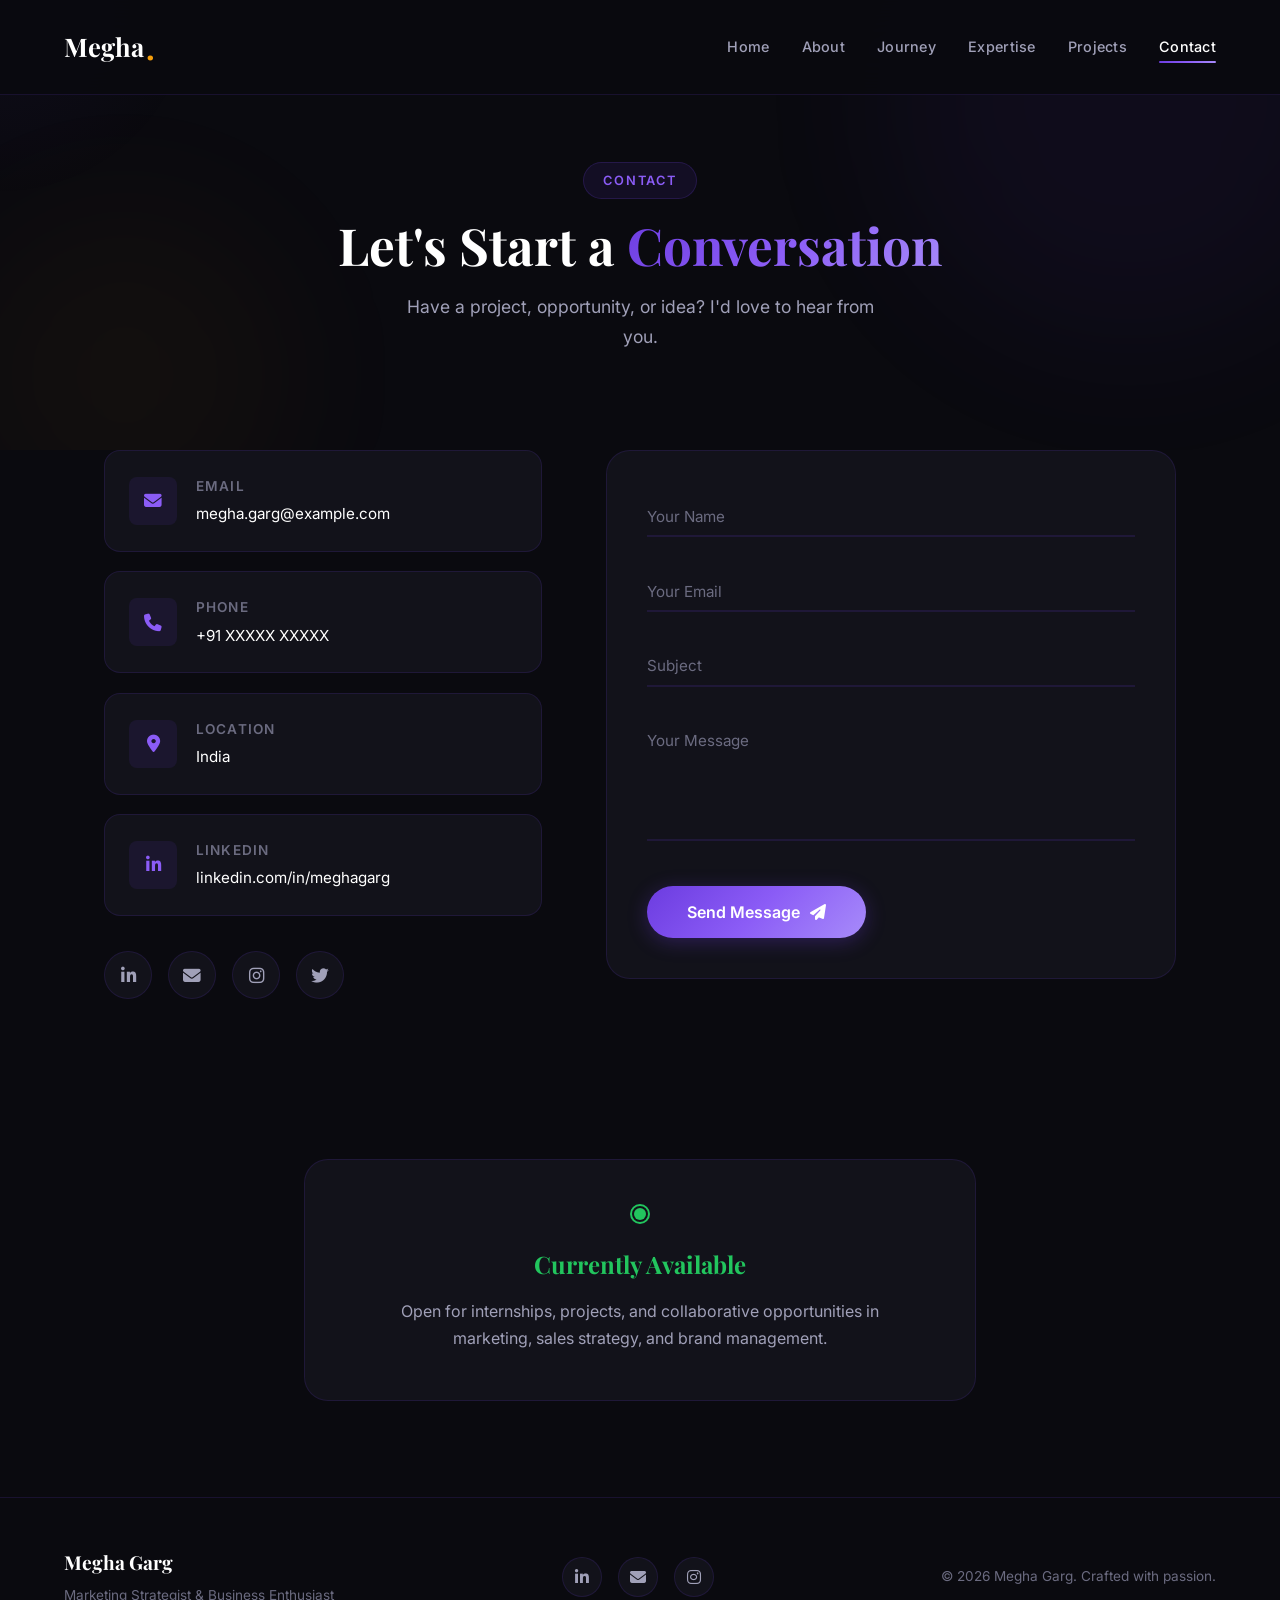
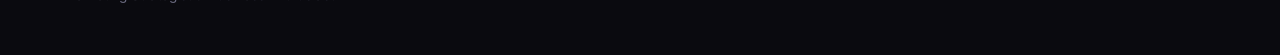
==== contact.html @ 24850d22 "Initial commit: Megha Garg portfolio" ====
<!DOCTYPE html>
<html lang="en">
<head>
    <meta charset="UTF-8">
    <meta name="viewport" content="width=device-width, initial-scale=1.0">
    <title>Contact — Megha Garg</title>
    <link rel="stylesheet" href="style.css">
    <link href="https://fonts.googleapis.com/css2?family=Playfair+Display:wght@400;500;600;700;800;900&family=Inter:wght@300;400;500;600;700&display=swap" rel="stylesheet">
    <link rel="stylesheet" href="https://cdnjs.cloudflare.com/ajax/libs/font-awesome/6.5.1/css/all.min.css">
</head>
<body class="contact-page">
    <!-- Cursor Glow -->
    <div class="cursor-glow" id="cursorGlow"></div>

    <!-- Navigation -->
    <nav class="navbar navbar-solid" id="navbar">
        <a href="index.html" class="logo">
            <span class="logo-text">Megha</span>
            <span class="logo-dot">.</span>
        </a>
        <div class="nav-links" id="navLinks">
            <a href="index.html" class="nav-link">Home</a>
            <a href="index.html#about" class="nav-link">About</a>
            <a href="index.html#journey" class="nav-link">Journey</a>
            <a href="index.html#skills" class="nav-link">Expertise</a>
            <a href="index.html#projects" class="nav-link">Projects</a>
            <a href="contact.html" class="nav-link active">Contact</a>
        </div>
        <div class="hamburger" id="hamburger">
            <span></span>
            <span></span>
            <span></span>
        </div>
    </nav>

    <!-- Contact Hero -->
    <section class="contact-hero">
        <div class="hero-bg-shapes">
            <div class="shape shape-1"></div>
            <div class="shape shape-2"></div>
        </div>
        <div class="contact-hero-content reveal-up">
            <span class="section-tag">Contact</span>
            <h1 class="section-title">Let's Start a <span class="highlight">Conversation</span></h1>
            <p class="contact-subtitle">Have a project, opportunity, or idea? I'd love to hear from you.</p>
        </div>
    </section>

    <!-- Contact Section -->
    <section class="contact-section">
        <div class="contact-grid">
            <!-- Contact Info Cards -->
            <div class="contact-info reveal-left">
                <div class="info-card">
                    <div class="info-icon"><i class="fas fa-envelope"></i></div>
                    <div class="info-text">
                        <h4>Email</h4>
                        <p>megha.garg@example.com</p>
                    </div>
                </div>
                <div class="info-card">
                    <div class="info-icon"><i class="fas fa-phone"></i></div>
                    <div class="info-text">
                        <h4>Phone</h4>
                        <p>+91 XXXXX XXXXX</p>
                    </div>
                </div>
                <div class="info-card">
                    <div class="info-icon"><i class="fas fa-map-marker-alt"></i></div>
                    <div class="info-text">
                        <h4>Location</h4>
                        <p>India</p>
                    </div>
                </div>
                <div class="info-card">
                    <div class="info-icon"><i class="fab fa-linkedin-in"></i></div>
                    <div class="info-text">
                        <h4>LinkedIn</h4>
                        <p>linkedin.com/in/meghagarg</p>
                    </div>
                </div>

                <div class="social-links-contact">
                    <a href="https://linkedin.com" target="_blank" rel="noopener noreferrer" class="social-circle"><i class="fab fa-linkedin-in"></i></a>
                    <a href="mailto:megha@example.com" class="social-circle"><i class="fas fa-envelope"></i></a>
                    <a href="https://instagram.com" target="_blank" rel="noopener noreferrer" class="social-circle"><i class="fab fa-instagram"></i></a>
                    <a href="https://twitter.com" target="_blank" rel="noopener noreferrer" class="social-circle"><i class="fab fa-twitter"></i></a>
                </div>
            </div>

            <!-- Contact Form -->
            <div class="contact-form-wrapper reveal-right">
                <form class="contact-form" id="contactForm">
                    <div class="form-group">
                        <div class="input-wrapper">
                            <input type="text" id="name" name="name" required placeholder=" " maxlength="100">
                            <label for="name">Your Name</label>
                            <div class="input-line"></div>
                        </div>
                    </div>
                    <div class="form-group">
                        <div class="input-wrapper">
                            <input type="email" id="email" name="email" required placeholder=" " maxlength="200">
                            <label for="email">Your Email</label>
                            <div class="input-line"></div>
                        </div>
                    </div>
                    <div class="form-group">
                        <div class="input-wrapper">
                            <input type="text" id="subject" name="subject" required placeholder=" " maxlength="200">
                            <label for="subject">Subject</label>
                            <div class="input-line"></div>
                        </div>
                    </div>
                    <div class="form-group">
                        <div class="input-wrapper textarea-wrapper">
                            <textarea id="message" name="message" rows="5" required placeholder=" " maxlength="2000"></textarea>
                            <label for="message">Your Message</label>
                            <div class="input-line"></div>
                        </div>
                    </div>
                    <button type="submit" class="btn btn-primary btn-lg btn-submit">
                        <span>Send Message</span>
                        <i class="fas fa-paper-plane"></i>
                    </button>
                    <div class="form-status" id="formStatus"></div>
                </form>
            </div>
        </div>
    </section>

    <!-- Map / Extra Section -->
    <section class="contact-extra">
        <div class="extra-content reveal-up">
            <div class="availability-card">
                <div class="pulse-dot"></div>
                <h3>Currently Available</h3>
                <p>Open for internships, projects, and collaborative opportunities in marketing, sales strategy, and brand management.</p>
            </div>
        </div>
    </section>

    <!-- Footer -->
    <footer class="footer">
        <div class="footer-content">
            <div class="footer-brand">
                <span class="logo-text">Megha Garg</span>
                <p>Marketing Strategist & Business Enthusiast</p>
            </div>
            <div class="footer-links">
                <a href="https://linkedin.com" target="_blank" rel="noopener noreferrer"><i class="fab fa-linkedin-in"></i></a>
                <a href="mailto:megha@example.com"><i class="fas fa-envelope"></i></a>
                <a href="https://instagram.com" target="_blank" rel="noopener noreferrer"><i class="fab fa-instagram"></i></a>
            </div>
            <div class="footer-copy">
                <p>&copy; 2026 Megha Garg. Crafted with passion.</p>
            </div>
        </div>
    </footer>

    <script src="script.js"></script>
</body>
</html>
---- style.css ----
:root {
    --primary: #6C3CE0;
    --primary-light: #8B5CF6;
    --primary-dark: #5521C4;
    --accent: #F59E0B;
    --accent-light: #FBBF24;
    --bg-dark: #0A0A0F;
    --bg-card: #12121A;
    --bg-card-hover: #1A1A28;
    --text-primary: #FFFFFF;
    --text-secondary: #A0A0B8;
    --text-muted: #6B6B80;
    --border-color: rgba(108, 60, 224, 0.15);
    --gradient-primary: linear-gradient(135deg, #6C3CE0 0%, #8B5CF6 50%, #A78BFA 100%);
    --gradient-accent: linear-gradient(135deg, #F59E0B 0%, #FBBF24 100%);
    --gradient-bg: linear-gradient(180deg, #0A0A0F 0%, #0F0F1A 50%, #0A0A0F 100%);
    --shadow-sm: 0 2px 10px rgba(0, 0, 0, 0.3);
    --shadow-md: 0 8px 30px rgba(0, 0, 0, 0.4);
    --shadow-lg: 0 20px 60px rgba(0, 0, 0, 0.5);
    --shadow-glow: 0 0 40px rgba(108, 60, 224, 0.15);
    --radius-sm: 8px;
    --radius-md: 16px;
    --radius-lg: 24px;
    --radius-xl: 32px;
    --transition: all 0.4s cubic-bezier(0.25, 0.46, 0.45, 0.94);
    --transition-fast: all 0.2s ease;
    --font-display: 'Playfair Display', Georgia, serif;
    --font-body: 'Inter', -apple-system, BlinkMacSystemFont, sans-serif;
}

*, *::before, *::after {
    margin: 0;
    padding: 0;
    box-sizing: border-box;
}

html {
    scroll-behavior: smooth;
    font-size: 16px;
    overflow-x: hidden;
}

body {
    font-family: var(--font-body);
    background: var(--bg-dark);
    color: var(--text-primary);
    line-height: 1.7;
    overflow-x: hidden;
    -webkit-font-smoothing: antialiased;
    -moz-osx-font-smoothing: grayscale;
}

::selection {
    background: var(--primary);
    color: white;
}

::-webkit-scrollbar {
    width: 8px;
}

::-webkit-scrollbar-track {
    background: var(--bg-dark);
}

::-webkit-scrollbar-thumb {
    background: var(--primary-dark);
    border-radius: 4px;
}

::-webkit-scrollbar-thumb:hover {
    background: var(--primary);
}

a {
    text-decoration: none;
    color: inherit;
}

img {
    max-width: 100%;
    display: block;
}

.cursor-glow {
    position: fixed;
    width: 400px;
    height: 400px;
    background: radial-gradient(circle, rgba(108, 60, 224, 0.06) 0%, transparent 70%);
    border-radius: 50%;
    pointer-events: none;
    z-index: 0;
    transform: translate(-50%, -50%);
    transition: opacity 0.3s;
}

.loader {
    position: fixed;
    inset: 0;
    background: var(--bg-dark);
    display: flex;
    align-items: center;
    justify-content: center;
    z-index: 10000;
    transition: opacity 0.6s ease, visibility 0.6s ease;
}

.loader.hidden {
    opacity: 0;
    visibility: hidden;
}

.loader-inner {
    position: relative;
    width: 80px;
    height: 80px;
    display: flex;
    align-items: center;
    justify-content: center;
}

.loader-text {
    font-family: var(--font-display);
    font-size: 1.5rem;
    font-weight: 700;
    background: var(--gradient-primary);
    -webkit-background-clip: text;
    -webkit-text-fill-color: transparent;
    background-clip: text;
}

.loader-line {
    position: absolute;
    width: 100%;
    height: 100%;
    border: 2px solid transparent;
    border-top-color: var(--primary);
    border-radius: 50%;
    animation: spin 1s linear infinite;
}

.loader-line:nth-child(2) {
    width: 90%;
    height: 90%;
    border-top-color: var(--primary-light);
    animation-duration: 1.5s;
    animation-direction: reverse;
}

.loader-line:nth-child(3) {
    width: 80%;
    height: 80%;
    border-top-color: var(--accent);
    animation-duration: 2s;
}

@keyframes spin {
    to { transform: rotate(360deg); }
}

.navbar {
    position: fixed;
    top: 0;
    left: 0;
    right: 0;
    z-index: 1000;
    display: flex;
    align-items: center;
    justify-content: space-between;
    padding: 1.25rem 5%;
    transition: var(--transition);
    background: transparent;
}

.navbar.scrolled {
    background: rgba(10, 10, 15, 0.9);
    backdrop-filter: blur(20px);
    -webkit-backdrop-filter: blur(20px);
    border-bottom: 1px solid var(--border-color);
    padding: 0.75rem 5%;
}

.navbar-solid {
    background: rgba(10, 10, 15, 0.95) !important;
    backdrop-filter: blur(20px) !important;
    border-bottom: 1px solid var(--border-color) !important;
}

.logo {
    display: flex;
    align-items: center;
    gap: 2px;
    font-family: var(--font-display);
    font-size: 1.6rem;
    font-weight: 700;
    z-index: 1001;
}

.logo-dot {
    color: var(--accent);
    font-size: 2rem;
}

.nav-links {
    display: flex;
    align-items: center;
    gap: 2rem;
}

.nav-link {
    font-size: 0.9rem;
    font-weight: 500;
    color: var(--text-secondary);
    transition: var(--transition-fast);
    position: relative;
    letter-spacing: 0.02em;
}

.nav-link::after {
    content: '';
    position: absolute;
    bottom: -4px;
    left: 0;
    width: 0;
    height: 2px;
    background: var(--gradient-primary);
    transition: var(--transition);
    border-radius: 2px;
}

.nav-link:hover,
.nav-link.active {
    color: var(--text-primary);
}

.nav-link:hover::after,
.nav-link.active::after {
    width: 100%;
}

.hamburger {
    display: none;
    flex-direction: column;
    gap: 6px;
    cursor: pointer;
    z-index: 1001;
    padding: 5px;
}

.hamburger span {
    width: 28px;
    height: 2px;
    background: var(--text-primary);
    border-radius: 2px;
    transition: var(--transition);
}

.hamburger.active span:nth-child(1) {
    transform: rotate(45deg) translate(5px, 6px);
}

.hamburger.active span:nth-child(2) {
    opacity: 0;
}

.hamburger.active span:nth-child(3) {
    transform: rotate(-45deg) translate(5px, -6px);
}

.section-header {
    text-align: center;
    margin-bottom: 4rem;
}

.section-tag {
    display: inline-block;
    font-size: 0.8rem;
    font-weight: 600;
    letter-spacing: 0.15em;
    text-transform: uppercase;
    color: var(--primary-light);
    background: rgba(108, 60, 224, 0.1);
    border: 1px solid rgba(108, 60, 224, 0.2);
    padding: 0.4rem 1.2rem;
    border-radius: 50px;
    margin-bottom: 1rem;
}

.section-title {
    font-family: var(--font-display);
    font-size: clamp(2rem, 4vw, 3.2rem);
    font-weight: 700;
    line-height: 1.2;
    color: var(--text-primary);
}

.highlight {
    background: var(--gradient-primary);
    -webkit-background-clip: text;
    -webkit-text-fill-color: transparent;
    background-clip: text;
}

.hero {
    min-height: 100vh;
    display: flex;
    align-items: center;
    position: relative;
    padding: 8rem 5% 4rem;
    overflow: hidden;
}

.hero-bg-shapes {
    position: absolute;
    inset: 0;
    pointer-events: none;
    overflow: hidden;
}

.shape {
    position: absolute;
    border-radius: 50%;
    filter: blur(80px);
    opacity: 0.4;
}

.shape-1 {
    width: 500px;
    height: 500px;
    background: rgba(108, 60, 224, 0.15);
    top: -150px;
    right: -100px;
    animation: float 8s ease-in-out infinite;
}

.shape-2 {
    width: 350px;
    height: 350px;
    background: rgba(245, 158, 11, 0.1);
    bottom: -100px;
    left: -50px;
    animation: float 10s ease-in-out infinite reverse;
}

.shape-3 {
    width: 200px;
    height: 200px;
    background: rgba(139, 92, 246, 0.12);
    top: 40%;
    left: 30%;
    animation: float 6s ease-in-out infinite;
}

.shape-4 {
    width: 150px;
    height: 150px;
    background: rgba(245, 158, 11, 0.08);
    top: 20%;
    right: 30%;
    animation: float 12s ease-in-out infinite reverse;
}

@keyframes float {
    0%, 100% { transform: translateY(0) scale(1); }
    50% { transform: translateY(-30px) scale(1.05); }
}

.hero-content {
    display: flex;
    align-items: center;
    gap: 5%;
    max-width: 1400px;
    margin: 0 auto;
    width: 100%;
    position: relative;
    z-index: 1;
}

.hero-text {
    flex: 1;
}

.hero-greeting {
    display: flex;
    align-items: center;
    gap: 1rem;
    margin-bottom: 1rem;
}

.greeting-line {
    width: 40px;
    height: 2px;
    background: var(--gradient-primary);
}

.hero-greeting span {
    font-size: 1rem;
    font-weight: 500;
    color: var(--text-secondary);
    letter-spacing: 0.1em;
    text-transform: uppercase;
}

.hero-name {
    font-family: var(--font-display);
    line-height: 1.15;
    margin-bottom: 1.2rem;
    overflow: visible;
}

.name-line {
    display: block;
    font-size: clamp(3rem, 6vw, 5.5rem);
    font-weight: 800;
    padding-bottom: 0.05em;
    overflow: visible;
}

.name-accent {
    background: var(--gradient-primary);
    -webkit-background-clip: text;
    -webkit-text-fill-color: transparent;
    background-clip: text;
}

.hero-tagline {
    margin-bottom: 1.5rem;
}

.tagline-words {
    display: flex;
    align-items: center;
    gap: 0.8rem;
    flex-wrap: wrap;
}

.tagline-word {
    font-size: 1.1rem;
    font-weight: 600;
    color: var(--accent);
    letter-spacing: 0.05em;
}

.tagline-divider {
    color: var(--text-muted);
    font-size: 0.8rem;
}

.hero-description {
    font-size: 1.05rem;
    color: var(--text-secondary);
    max-width: 520px;
    margin-bottom: 2rem;
    line-height: 1.8;
}

.hero-cta {
    display: flex;
    gap: 1rem;
    margin-bottom: 3rem;
    flex-wrap: wrap;
}

.btn {
    display: inline-flex;
    align-items: center;
    gap: 0.6rem;
    padding: 0.85rem 2rem;
    border-radius: 50px;
    font-family: var(--font-body);
    font-size: 0.95rem;
    font-weight: 600;
    cursor: pointer;
    transition: var(--transition);
    border: none;
    position: relative;
    overflow: hidden;
}

.btn-primary {
    background: var(--gradient-primary);
    color: white;
    box-shadow: 0 4px 20px rgba(108, 60, 224, 0.3);
}

.btn-primary:hover {
    transform: translateY(-2px);
    box-shadow: 0 8px 30px rgba(108, 60, 224, 0.5);
}

.btn-primary i {
    transition: transform 0.3s ease;
}

.btn-primary:hover i {
    transform: translateX(4px);
}

.btn-outline {
    background: transparent;
    color: var(--text-primary);
    border: 2px solid var(--border-color);
}

.btn-outline:hover {
    border-color: var(--primary-light);
    background: rgba(108, 60, 224, 0.05);
    transform: translateY(-2px);
}

.btn-lg {
    padding: 1rem 2.5rem;
    font-size: 1rem;
}

.hero-stats {
    display: flex;
    align-items: center;
    gap: 2rem;
}

.stat {
    text-align: center;
}

.stat-number {
    display: block;
    font-family: var(--font-display);
    font-size: 2rem;
    font-weight: 700;
    color: var(--text-primary);
}

.stat-plus {
    font-family: var(--font-display);
    font-size: 1.5rem;
    color: var(--primary-light);
}

.stat-label {
    display: block;
    font-size: 0.8rem;
    color: var(--text-muted);
    text-transform: uppercase;
    letter-spacing: 0.1em;
    margin-top: 0.2rem;
}

.stat-divider {
    width: 1px;
    height: 40px;
    background: var(--border-color);
}


.hero-image {
    flex: 0 0 420px;
    position: relative;
}

.image-frame {
    position: relative;
    width: 380px;
    height: 460px;
}

.image-border {
    position: absolute;
    inset: -8px;
    border: 2px solid rgba(108, 60, 224, 0.2);
    border-radius: var(--radius-lg);
    transform: rotate(3deg);
}

.image-container {
    width: 100%;
    height: 100%;
    border-radius: var(--radius-lg);
    overflow: hidden;
    position: relative;
    background: var(--bg-card);
}

.image-container img {
    width: 100%;
    height: 100%;
    object-fit: cover;
    transition: transform 0.6s ease;
}

.image-container:hover img {
    transform: scale(1.05);
}

.image-overlay {
    position: absolute;
    inset: 0;
    background: linear-gradient(180deg, transparent 50%, rgba(108, 60, 224, 0.2) 100%);
}

.image-decoration {
    position: absolute;
    border-radius: 50%;
}

.dec-1 {
    width: 15px;
    height: 15px;
    background: var(--accent);
    top: -10px;
    right: 30px;
    animation: pulse 2s ease-in-out infinite;
}

.dec-2 {
    width: 10px;
    height: 10px;
    background: var(--primary-light);
    bottom: 30px;
    left: -15px;
    animation: pulse 2.5s ease-in-out infinite;
}

.dec-3 {
    width: 8px;
    height: 8px;
    background: var(--accent-light);
    top: 50%;
    right: -12px;
    animation: pulse 3s ease-in-out infinite;
}

@keyframes pulse {
    0%, 100% { transform: scale(1); opacity: 1; }
    50% { transform: scale(1.3); opacity: 0.7; }
}

/* Floating Badges */
.floating-badge {
    position: absolute;
    display: flex;
    align-items: center;
    gap: 0.5rem;
    padding: 0.6rem 1.2rem;
    background: rgba(18, 18, 26, 0.9);
    backdrop-filter: blur(10px);
    border: 1px solid var(--border-color);
    border-radius: 50px;
    font-size: 0.8rem;
    font-weight: 600;
    animation: badgeFloat 4s ease-in-out infinite;
    white-space: nowrap;
}

.floating-badge i {
    color: var(--primary-light);
    font-size: 0.9rem;
}

.badge-1 {
    top: 20px;
    right: -30px;
    animation-delay: 0s;
}

.badge-2 {
    bottom: 80px;
    left: -40px;
    animation-delay: 1.5s;
}

.badge-3 {
    bottom: 20px;
    right: -20px;
    animation-delay: 3s;
}

@keyframes badgeFloat {
    0%, 100% { transform: translateY(0); }
    50% { transform: translateY(-10px); }
}

/* Scroll Indicator */
.scroll-indicator {
    position: absolute;
    bottom: 2rem;
    left: 50%;
    transform: translateX(-50%);
    display: flex;
    flex-direction: column;
    align-items: center;
    gap: 0.5rem;
    opacity: 0.6;
    animation: fadeInUp 1s ease 2s forwards;
}

.mouse {
    width: 24px;
    height: 38px;
    border: 2px solid var(--text-muted);
    border-radius: 12px;
    position: relative;
}

.wheel {
    width: 3px;
    height: 8px;
    background: var(--primary-light);
    border-radius: 3px;
    position: absolute;
    top: 6px;
    left: 50%;
    transform: translateX(-50%);
    animation: scrollWheel 1.5s ease-in-out infinite;
}

@keyframes scrollWheel {
    0% { opacity: 1; transform: translateX(-50%) translateY(0); }
    100% { opacity: 0; transform: translateX(-50%) translateY(10px); }
}

.scroll-indicator span {
    font-size: 0.7rem;
    color: var(--text-muted);
    text-transform: uppercase;
    letter-spacing: 0.15em;
}

/* ---------- About Section ---------- */
.about {
    padding: 8rem 5%;
    max-width: 1400px;
    margin: 0 auto;
}

.about-content {
    display: flex;
    gap: 5%;
    align-items: flex-start;
}

.about-image-col {
    flex: 0 0 40%;
    position: sticky;
    top: 120px;
}

.about-image-wrapper {
    position: relative;
    border-radius: var(--radius-lg);
    overflow: hidden;
    aspect-ratio: 4/5;
    background: var(--bg-card);
}

.about-image-wrapper img {
    width: 100%;
    height: 100%;
    object-fit: cover;
}

.about-image-accent {
    position: absolute;
    inset: 0;
    background: linear-gradient(180deg, transparent 60%, rgba(108, 60, 224, 0.3) 100%);
}

.about-quote {
    margin-top: 2rem;
    padding: 1.5rem;
    background: var(--bg-card);
    border-radius: var(--radius-md);
    border-left: 3px solid var(--primary);
    position: relative;
}

.about-quote i {
    color: var(--primary-light);
    font-size: 1.2rem;
    margin-bottom: 0.5rem;
    display: block;
}

.about-quote p {
    font-family: var(--font-display);
    font-size: 1rem;
    font-style: italic;
    color: var(--text-secondary);
    line-height: 1.6;
}

.about-text-col {
    flex: 1;
}

.about-lead {
    font-size: 1.2rem;
    font-weight: 500;
    color: var(--text-primary);
    margin-bottom: 1.5rem;
    line-height: 1.7;
}

.about-intro p {
    color: var(--text-secondary);
    margin-bottom: 1.2rem;
    line-height: 1.8;
}

.about-highlights {
    display: flex;
    flex-direction: column;
    gap: 1rem;
    margin-top: 2.5rem;
}

.highlight-card {
    display: flex;
    gap: 1.2rem;
    align-items: flex-start;
    padding: 1.5rem;
    background: var(--bg-card);
    border: 1px solid var(--border-color);
    border-radius: var(--radius-md);
    transition: var(--transition);
}

.highlight-card:hover {
    background: var(--bg-card-hover);
    border-color: rgba(108, 60, 224, 0.3);
    transform: translateX(8px);
}

.highlight-icon {
    width: 48px;
    height: 48px;
    display: flex;
    align-items: center;
    justify-content: center;
    background: rgba(108, 60, 224, 0.1);
    border-radius: var(--radius-sm);
    color: var(--primary-light);
    font-size: 1.2rem;
    flex-shrink: 0;
}

.highlight-card h4 {
    font-size: 1rem;
    font-weight: 600;
    margin-bottom: 0.3rem;
}

.highlight-card > div > p {
    font-size: 0.9rem;
    color: var(--text-muted);
}

/* ---------- Journey / Timeline ---------- */
.journey {
    padding: 8rem 5%;
    max-width: 1000px;
    margin: 0 auto;
}

.timeline {
    position: relative;
    padding: 2rem 0;
}

.timeline-line {
    position: absolute;
    left: 28px;
    top: 0;
    bottom: 0;
    width: 2px;
    background: linear-gradient(180deg, var(--primary), var(--accent), var(--primary));
    opacity: 0.3;
}

.timeline-item {
    display: flex;
    gap: 2rem;
    margin-bottom: 3rem;
    position: relative;
}

.timeline-dot {
    width: 56px;
    height: 56px;
    min-width: 56px;
    display: flex;
    align-items: center;
    justify-content: center;
    background: var(--bg-card);
    border: 2px solid var(--primary);
    border-radius: 50%;
    color: var(--primary-light);
    font-size: 1.1rem;
    z-index: 1;
    transition: var(--transition);
}

.timeline-item:hover .timeline-dot {
    background: var(--primary);
    color: white;
    box-shadow: 0 0 30px rgba(108, 60, 224, 0.4);
}

.timeline-card {
    flex: 1;
    padding: 2rem;
    background: var(--bg-card);
    border: 1px solid var(--border-color);
    border-radius: var(--radius-md);
    transition: var(--transition);
}

.timeline-card:hover {
    border-color: rgba(108, 60, 224, 0.3);
    background: var(--bg-card-hover);
    transform: translateY(-4px);
    box-shadow: var(--shadow-glow);
}

.timeline-year {
    display: inline-block;
    font-size: 0.75rem;
    font-weight: 700;
    letter-spacing: 0.12em;
    text-transform: uppercase;
    color: var(--accent);
    background: rgba(245, 158, 11, 0.1);
    padding: 0.25rem 0.8rem;
    border-radius: 50px;
    margin-bottom: 0.8rem;
}

.timeline-card h3 {
    font-family: var(--font-display);
    font-size: 1.3rem;
    margin-bottom: 0.8rem;
}

.timeline-card p {
    color: var(--text-secondary);
    font-size: 0.95rem;
    line-height: 1.7;
}

/* ---------- Skills Section ---------- */
.skills {
    padding: 8rem 5%;
    max-width: 1400px;
    margin: 0 auto;
}

.skills-grid {
    display: grid;
    grid-template-columns: repeat(auto-fit, minmax(320px, 1fr));
    gap: 1.5rem;
    margin-bottom: 4rem;
}

.skill-card {
    padding: 2rem;
    background: var(--bg-card);
    border: 1px solid var(--border-color);
    border-radius: var(--radius-md);
    transition: var(--transition);
    position: relative;
    overflow: hidden;
}

.skill-card::before {
    content: '';
    position: absolute;
    top: 0;
    left: 0;
    right: 0;
    height: 3px;
    background: var(--gradient-primary);
    transform: scaleX(0);
    transform-origin: left;
    transition: transform 0.5s ease;
}

.skill-card:hover {
    background: var(--bg-card-hover);
    border-color: rgba(108, 60, 224, 0.3);
    transform: translateY(-6px);
    box-shadow: var(--shadow-glow);
}

.skill-card:hover::before {
    transform: scaleX(1);
}

.skill-icon {
    width: 56px;
    height: 56px;
    display: flex;
    align-items: center;
    justify-content: center;
    background: rgba(108, 60, 224, 0.1);
    border-radius: var(--radius-sm);
    color: var(--primary-light);
    font-size: 1.4rem;
    margin-bottom: 1.2rem;
    transition: var(--transition);
}

.skill-card:hover .skill-icon {
    background: var(--primary);
    color: white;
    transform: scale(1.1);
}

.skill-card h3 {
    font-family: var(--font-display);
    font-size: 1.2rem;
    margin-bottom: 0.6rem;
}

.skill-card > p {
    color: var(--text-secondary);
    font-size: 0.9rem;
    margin-bottom: 1.2rem;
    line-height: 1.6;
}

.skill-bar {
    width: 100%;
    height: 4px;
    background: rgba(108, 60, 224, 0.1);
    border-radius: 4px;
    overflow: hidden;
}

.skill-fill {
    height: 100%;
    background: var(--gradient-primary);
    border-radius: 4px;
    width: 0;
    transition: width 1.5s cubic-bezier(0.25, 0.46, 0.45, 0.94);
}

/* Tools Section */
.tools-section {
    text-align: center;
}

.tools-title {
    font-family: var(--font-display);
    font-size: 1.5rem;
    margin-bottom: 2rem;
    color: var(--text-primary);
}

.tools-grid {
    display: flex;
    flex-wrap: wrap;
    justify-content: center;
    gap: 0.8rem;
}

.tool-badge {
    padding: 0.6rem 1.4rem;
    background: var(--bg-card);
    border: 1px solid var(--border-color);
    border-radius: 50px;
    font-size: 0.85rem;
    font-weight: 500;
    color: var(--text-secondary);
    transition: var(--transition);
    cursor: default;
}

.tool-badge:hover {
    border-color: var(--primary-light);
    color: var(--text-primary);
    background: rgba(108, 60, 224, 0.08);
    transform: translateY(-2px);
}

/* ---------- Projects Section ---------- */
.projects {
    padding: 8rem 5%;
    max-width: 1400px;
    margin: 0 auto;
}

.projects-grid {
    display: grid;
    grid-template-columns: repeat(auto-fit, minmax(350px, 1fr));
    gap: 2rem;
}

.project-card {
    background: var(--bg-card);
    border: 1px solid var(--border-color);
    border-radius: var(--radius-lg);
    overflow: hidden;
    transition: var(--transition);
}

.project-card:hover {
    border-color: rgba(108, 60, 224, 0.3);
    transform: translateY(-8px);
    box-shadow: var(--shadow-lg), var(--shadow-glow);
}

.project-image {
    position: relative;
    height: 200px;
    overflow: hidden;
}

.project-placeholder {
    width: 100%;
    height: 100%;
    display: flex;
    align-items: center;
    justify-content: center;
    background: linear-gradient(135deg, rgba(108, 60, 224, 0.15) 0%, rgba(139, 92, 246, 0.08) 100%);
    font-size: 3rem;
    color: var(--primary-light);
}

.project-overlay {
    position: absolute;
    top: 1rem;
    left: 1rem;
}

.project-category {
    font-size: 0.75rem;
    font-weight: 700;
    letter-spacing: 0.1em;
    text-transform: uppercase;
    color: white;
    background: rgba(108, 60, 224, 0.8);
    backdrop-filter: blur(10px);
    padding: 0.35rem 0.9rem;
    border-radius: 50px;
}

.project-info {
    padding: 1.8rem;
}

.project-info h3 {
    font-family: var(--font-display);
    font-size: 1.2rem;
    margin-bottom: 0.8rem;
}

.project-info > p {
    color: var(--text-secondary);
    font-size: 0.9rem;
    line-height: 1.7;
    margin-bottom: 1.2rem;
}

.project-tags {
    display: flex;
    flex-wrap: wrap;
    gap: 0.5rem;
}

.project-tags span {
    font-size: 0.75rem;
    font-weight: 500;
    color: var(--primary-light);
    background: rgba(108, 60, 224, 0.1);
    padding: 0.3rem 0.8rem;
    border-radius: 50px;
}

/* ---------- Interests Section ---------- */
.interests {
    padding: 8rem 5%;
    max-width: 1200px;
    margin: 0 auto;
}

.interests-grid {
    display: grid;
    grid-template-columns: repeat(auto-fit, minmax(250px, 1fr));
    gap: 1.5rem;
}

.interest-card {
    text-align: center;
    padding: 2.5rem 1.5rem;
    background: var(--bg-card);
    border: 1px solid var(--border-color);
    border-radius: var(--radius-md);
    transition: var(--transition);
}

.interest-card:hover {
    background: var(--bg-card-hover);
    border-color: rgba(108, 60, 224, 0.3);
    transform: translateY(-6px);
}

.interest-icon {
    width: 64px;
    height: 64px;
    display: flex;
    align-items: center;
    justify-content: center;
    background: rgba(108, 60, 224, 0.08);
    border-radius: 50%;
    color: var(--primary-light);
    font-size: 1.5rem;
    margin: 0 auto 1.2rem;
    transition: var(--transition);
}

.interest-card:hover .interest-icon {
    background: var(--primary);
    color: white;
    transform: scale(1.1) rotate(5deg);
}

.interest-card h4 {
    font-family: var(--font-display);
    font-size: 1.1rem;
    margin-bottom: 0.5rem;
}

.interest-card p {
    color: var(--text-muted);
    font-size: 0.9rem;
    line-height: 1.6;
}

/* ---------- CTA Section ---------- */
.cta-section {
    padding: 6rem 5%;
    text-align: center;
    position: relative;
    overflow: hidden;
}

.cta-section::before {
    content: '';
    position: absolute;
    inset: 0;
    background: radial-gradient(ellipse at center, rgba(108, 60, 224, 0.08) 0%, transparent 70%);
}

.cta-content {
    position: relative;
    z-index: 1;
}

.cta-content h2 {
    font-family: var(--font-display);
    font-size: clamp(1.8rem, 3.5vw, 2.8rem);
    margin-bottom: 1rem;
}

.cta-content p {
    color: var(--text-secondary);
    font-size: 1.05rem;
    max-width: 550px;
    margin: 0 auto 2rem;
}

/* ---------- Footer ---------- */
.footer {
    padding: 3rem 5%;
    border-top: 1px solid var(--border-color);
}

.footer-content {
    max-width: 1400px;
    margin: 0 auto;
    display: flex;
    align-items: center;
    justify-content: space-between;
    flex-wrap: wrap;
    gap: 1.5rem;
}

.footer-brand .logo-text {
    font-family: var(--font-display);
    font-size: 1.2rem;
    font-weight: 700;
}

.footer-brand p {
    font-size: 0.85rem;
    color: var(--text-muted);
    margin-top: 0.3rem;
}

.footer-links {
    display: flex;
    gap: 1rem;
}

.footer-links a {
    width: 40px;
    height: 40px;
    display: flex;
    align-items: center;
    justify-content: center;
    background: var(--bg-card);
    border: 1px solid var(--border-color);
    border-radius: 50%;
    color: var(--text-secondary);
    transition: var(--transition);
}

.footer-links a:hover {
    background: var(--primary);
    border-color: var(--primary);
    color: white;
    transform: translateY(-3px);
}

.footer-copy p {
    font-size: 0.85rem;
    color: var(--text-muted);
}

/* ---------- Contact Page Styles ---------- */
.contact-hero {
    min-height: 50vh;
    display: flex;
    align-items: center;
    justify-content: center;
    text-align: center;
    position: relative;
    padding: 8rem 5% 4rem;
    overflow: hidden;
}

.contact-hero-content {
    position: relative;
    z-index: 1;
}

.contact-subtitle {
    font-size: 1.1rem;
    color: var(--text-secondary);
    margin-top: 1rem;
    max-width: 500px;
    margin-left: auto;
    margin-right: auto;
}

.contact-section {
    padding: 0 5% 6rem;
    max-width: 1200px;
    margin: 0 auto;
}

.contact-grid {
    display: grid;
    grid-template-columns: 1fr 1.3fr;
    gap: 4rem;
    align-items: flex-start;
}

/* Contact Info */
.contact-info {
    display: flex;
    flex-direction: column;
    gap: 1.2rem;
}

.info-card {
    display: flex;
    gap: 1.2rem;
    align-items: center;
    padding: 1.5rem;
    background: var(--bg-card);
    border: 1px solid var(--border-color);
    border-radius: var(--radius-md);
    transition: var(--transition);
}

.info-card:hover {
    border-color: rgba(108, 60, 224, 0.3);
    background: var(--bg-card-hover);
    transform: translateX(8px);
}

.info-icon {
    width: 48px;
    height: 48px;
    display: flex;
    align-items: center;
    justify-content: center;
    background: rgba(108, 60, 224, 0.1);
    border-radius: var(--radius-sm);
    color: var(--primary-light);
    font-size: 1.1rem;
    flex-shrink: 0;
}

.info-text h4 {
    font-size: 0.85rem;
    font-weight: 600;
    color: var(--text-muted);
    text-transform: uppercase;
    letter-spacing: 0.08em;
    margin-bottom: 0.2rem;
}

.info-text p {
    color: var(--text-primary);
    font-size: 0.95rem;
}

.social-links-contact {
    display: flex;
    gap: 1rem;
    margin-top: 1rem;
}

.social-circle {
    width: 48px;
    height: 48px;
    display: flex;
    align-items: center;
    justify-content: center;
    background: var(--bg-card);
    border: 1px solid var(--border-color);
    border-radius: 50%;
    color: var(--text-secondary);
    font-size: 1.1rem;
    transition: var(--transition);
}

.social-circle:hover {
    background: var(--primary);
    border-color: var(--primary);
    color: white;
    transform: translateY(-4px) scale(1.1);
    box-shadow: 0 8px 25px rgba(108, 60, 224, 0.4);
}

/* Contact Form */
.contact-form-wrapper {
    padding: 2.5rem;
    background: var(--bg-card);
    border: 1px solid var(--border-color);
    border-radius: var(--radius-lg);
}

.contact-form {
    display: flex;
    flex-direction: column;
    gap: 1.8rem;
}

.form-group {
    width: 100%;
}

.input-wrapper {
    position: relative;
}

.input-wrapper input,
.input-wrapper textarea {
    width: 100%;
    padding: 1rem 0 0.5rem;
    background: transparent;
    border: none;
    border-bottom: 2px solid var(--border-color);
    color: var(--text-primary);
    font-family: var(--font-body);
    font-size: 1rem;
    outline: none;
    transition: var(--transition);
    resize: none;
}

.input-wrapper label {
    position: absolute;
    left: 0;
    top: 0.8rem;
    color: var(--text-muted);
    font-size: 0.95rem;
    transition: var(--transition);
    pointer-events: none;
}

.input-wrapper input:focus,
.input-wrapper textarea:focus {
    border-bottom-color: var(--primary);
}

.input-wrapper input:focus + label,
.input-wrapper input:not(:placeholder-shown) + label,
.input-wrapper textarea:focus + label,
.input-wrapper textarea:not(:placeholder-shown) + label {
    top: -0.6rem;
    font-size: 0.75rem;
    color: var(--primary-light);
    font-weight: 600;
}

.input-line {
    position: absolute;
    bottom: 0;
    left: 0;
    width: 0;
    height: 2px;
    background: var(--gradient-primary);
    transition: width 0.4s ease;
}

.input-wrapper input:focus ~ .input-line,
.input-wrapper textarea:focus ~ .input-line {
    width: 100%;
}

.textarea-wrapper textarea {
    min-height: 120px;
}

.btn-submit {
    align-self: flex-start;
    margin-top: 0.5rem;
}

.form-status {
    font-size: 0.9rem;
    padding: 0.5rem 0;
    display: none;
}

.form-status.success {
    display: block;
    color: #22c55e;
}

.form-status.error {
    display: block;
    color: #ef4444;
}

/* Contact Extra */
.contact-extra {
    padding: 4rem 5% 6rem;
    max-width: 800px;
    margin: 0 auto;
}

.availability-card {
    text-align: center;
    padding: 3rem;
    background: var(--bg-card);
    border: 1px solid var(--border-color);
    border-radius: var(--radius-lg);
    position: relative;
}

.pulse-dot {
    width: 12px;
    height: 12px;
    background: #22c55e;
    border-radius: 50%;
    margin: 0 auto 1.5rem;
    position: relative;
}

.pulse-dot::after {
    content: '';
    position: absolute;
    inset: -4px;
    border: 2px solid #22c55e;
    border-radius: 50%;
    animation: pulseRing 1.5s ease-in-out infinite;
}

@keyframes pulseRing {
    0% { transform: scale(1); opacity: 1; }
    100% { transform: scale(2); opacity: 0; }
}

.availability-card h3 {
    font-family: var(--font-display);
    font-size: 1.5rem;
    margin-bottom: 0.8rem;
    color: #22c55e;
}

.availability-card p {
    color: var(--text-secondary);
    max-width: 500px;
    margin: 0 auto;
    line-height: 1.7;
}

/* ---------- Animations ---------- */
.reveal-up {
    opacity: 0;
    transform: translateY(40px);
    transition: opacity 0.8s ease, transform 0.8s cubic-bezier(0.25, 0.46, 0.45, 0.94);
}

.reveal-left {
    opacity: 0;
    transform: translateX(-40px);
    transition: opacity 0.8s ease, transform 0.8s cubic-bezier(0.25, 0.46, 0.45, 0.94);
}

.reveal-right {
    opacity: 0;
    transform: translateX(40px);
    transition: opacity 0.8s ease, transform 0.8s cubic-bezier(0.25, 0.46, 0.45, 0.94);
}

.reveal-up.revealed,
.reveal-left.revealed,
.reveal-right.revealed {
    opacity: 1;
    transform: translate(0, 0);
}

/* ---------- Responsive ---------- */
@media (max-width: 1024px) {
    .hero-content {
        flex-direction: column-reverse;
        text-align: center;
        gap: 3rem;
    }

    .hero-image {
        flex: none;
    }

    .image-frame {
        width: 300px;
        height: 360px;
        margin: 0 auto;
    }

    .hero-greeting {
        justify-content: center;
    }

    .hero-description {
        margin-left: auto;
        margin-right: auto;
    }

    .hero-cta {
        justify-content: center;
    }

    .hero-stats {
        justify-content: center;
    }

    .tagline-words {
        justify-content: center;
    }

    .about-content {
        flex-direction: column;
    }

    .about-image-col {
        position: static;
        flex: none;
        max-width: 500px;
        margin: 0 auto;
        width: 100%;
    }

    .contact-grid {
        grid-template-columns: 1fr;
    }

    .floating-badge {
        display: none;
    }
}

@media (max-width: 768px) {
    .hamburger {
        display: flex;
    }

    .nav-links {
        position: fixed;
        top: 0;
        right: -100%;
        width: 280px;
        height: 100vh;
        background: rgba(10, 10, 15, 0.98);
        backdrop-filter: blur(20px);
        flex-direction: column;
        justify-content: center;
        gap: 2rem;
        padding: 2rem;
        transition: right 0.4s ease;
        border-left: 1px solid var(--border-color);
    }

    .nav-links.open {
        right: 0;
    }

    .nav-link {
        font-size: 1.2rem;
    }

    .image-frame {
        width: 260px;
        height: 320px;
    }

    .name-line {
        font-size: clamp(2.5rem, 10vw, 4rem);
    }

    .skills-grid {
        grid-template-columns: 1fr;
    }

    .projects-grid {
        grid-template-columns: 1fr;
    }

    .hero-stats {
        gap: 1.2rem;
    }

    .stat-number {
        font-size: 1.5rem;
    }

    .timeline-card {
        padding: 1.5rem;
    }

    .contact-form-wrapper {
        padding: 1.5rem;
    }
}

@media (max-width: 480px) {
    .hero {
        padding: 6rem 4% 3rem;
    }

    .image-frame {
        width: 220px;
        height: 280px;
    }

    .section-title {
        font-size: 1.8rem;
    }

    .about, .journey, .skills, .projects, .interests {
        padding: 5rem 4%;
    }

    .hero-stats {
        flex-direction: column;
        gap: 0.8rem;
    }

    .stat-divider {
        width: 40px;
        height: 1px;
    }
}
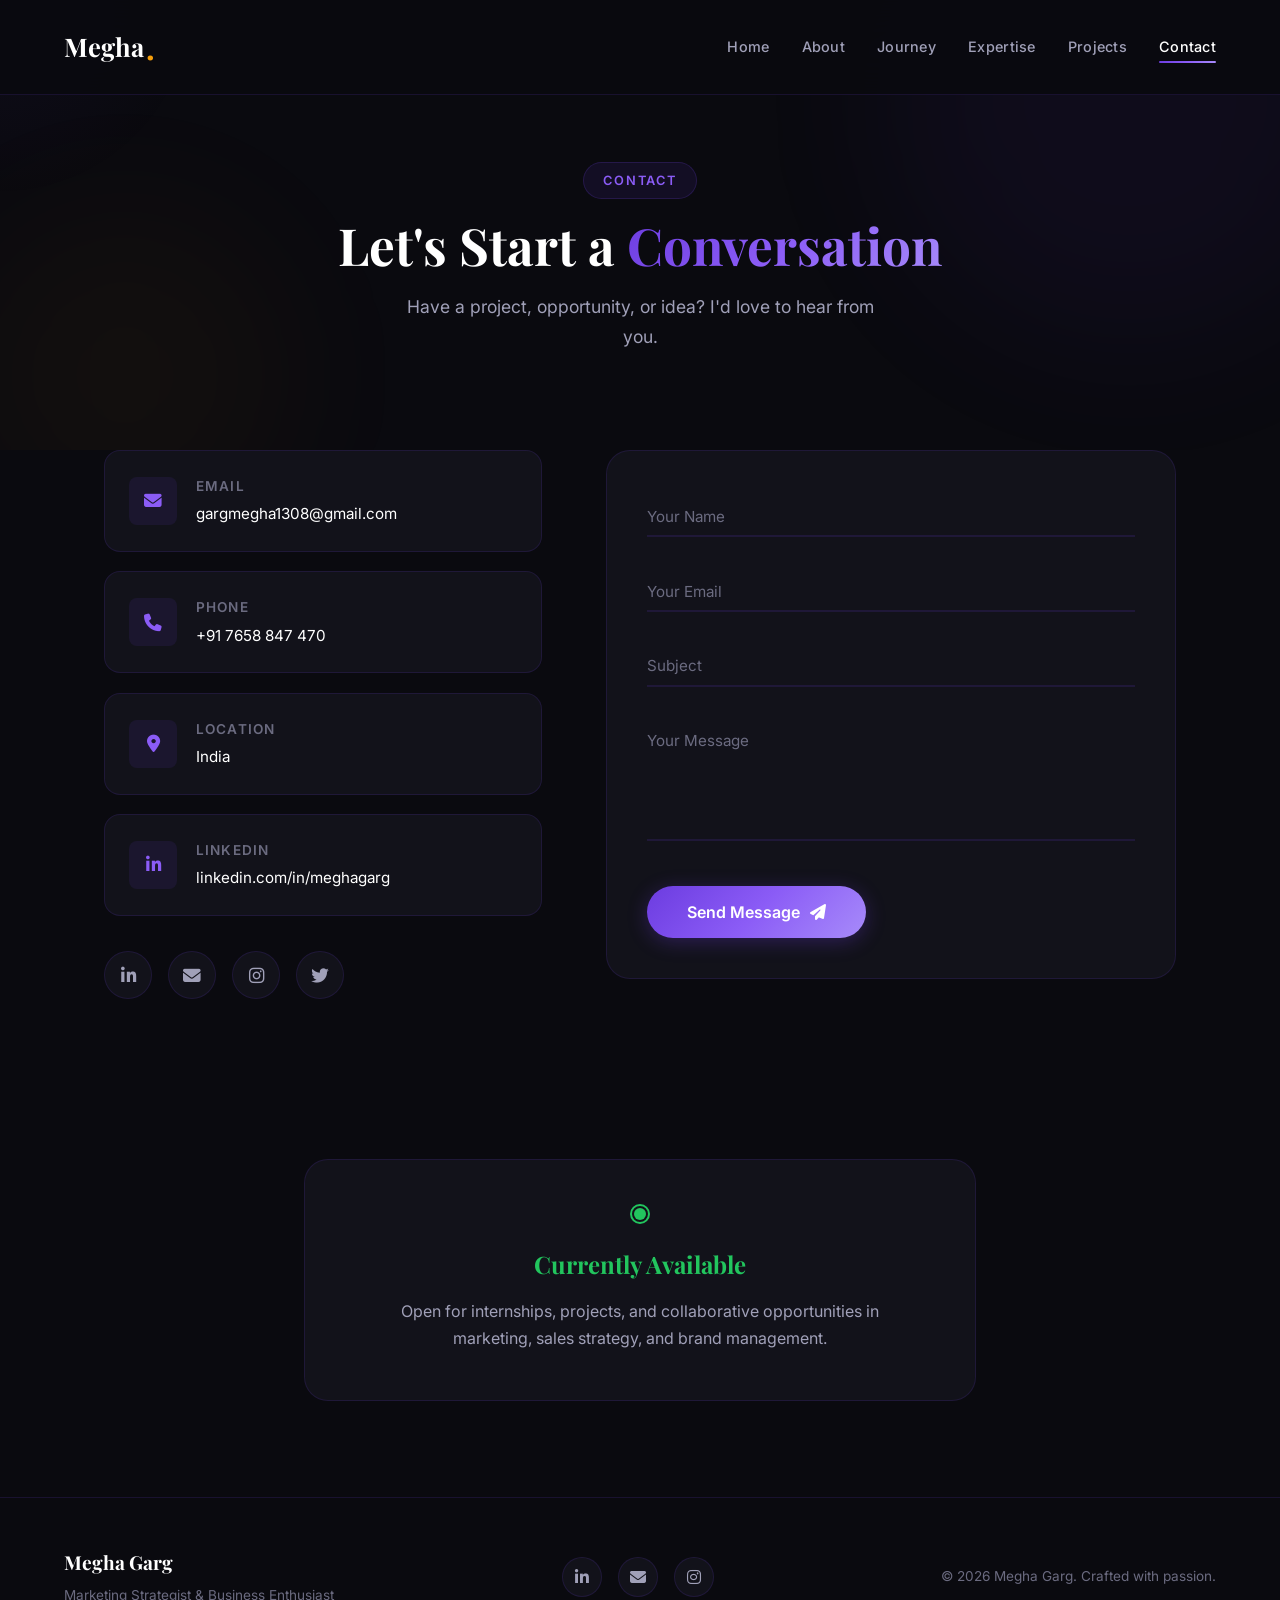
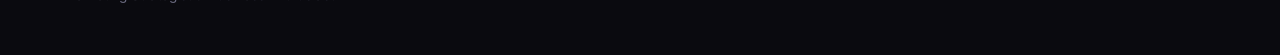
==== commit ef96b08e: "Update contact info, LinkedIn, and remove Business Analytics skill" ====
--- a/contact.html
+++ b/contact.html
@@ -55,14 +55,14 @@
                     <div class="info-icon"><i class="fas fa-envelope"></i></div>
                     <div class="info-text">
                         <h4>Email</h4>
-                        <p>megha.garg@example.com</p>
+                        <p>gargmegha1308@gmail.com</p>
                     </div>
                 </div>
                 <div class="info-card">
                     <div class="info-icon"><i class="fas fa-phone"></i></div>
                     <div class="info-text">
                         <h4>Phone</h4>
-                        <p>+91 XXXXX XXXXX</p>
+                        <p>+91 7658 847 470</p>
                     </div>
                 </div>
                 <div class="info-card">
@@ -81,8 +81,8 @@
                 </div>
 
                 <div class="social-links-contact">
-                    <a href="https://linkedin.com" target="_blank" rel="noopener noreferrer" class="social-circle"><i class="fab fa-linkedin-in"></i></a>
-                    <a href="mailto:megha@example.com" class="social-circle"><i class="fas fa-envelope"></i></a>
+                    <a href="https://acesse.one/vwq22kv" target="_blank" rel="noopener noreferrer" class="social-circle"><i class="fab fa-linkedin-in"></i></a>
+                    <a href="mailto:gargmegha1308@gmail.com" class="social-circle"><i class="fas fa-envelope"></i></a>
                     <a href="https://instagram.com" target="_blank" rel="noopener noreferrer" class="social-circle"><i class="fab fa-instagram"></i></a>
                     <a href="https://twitter.com" target="_blank" rel="noopener noreferrer" class="social-circle"><i class="fab fa-twitter"></i></a>
                 </div>
@@ -148,8 +148,8 @@
                 <p>Marketing Strategist & Business Enthusiast</p>
             </div>
             <div class="footer-links">
-                <a href="https://linkedin.com" target="_blank" rel="noopener noreferrer"><i class="fab fa-linkedin-in"></i></a>
-                <a href="mailto:megha@example.com"><i class="fas fa-envelope"></i></a>
+                <a href="https://acesse.one/vwq22kv" target="_blank" rel="noopener noreferrer"><i class="fab fa-linkedin-in"></i></a>
+                <a href="mailto:gargmegha1308@gmail.com"><i class="fas fa-envelope"></i></a>
                 <a href="https://instagram.com" target="_blank" rel="noopener noreferrer"><i class="fab fa-instagram"></i></a>
             </div>
             <div class="footer-copy">
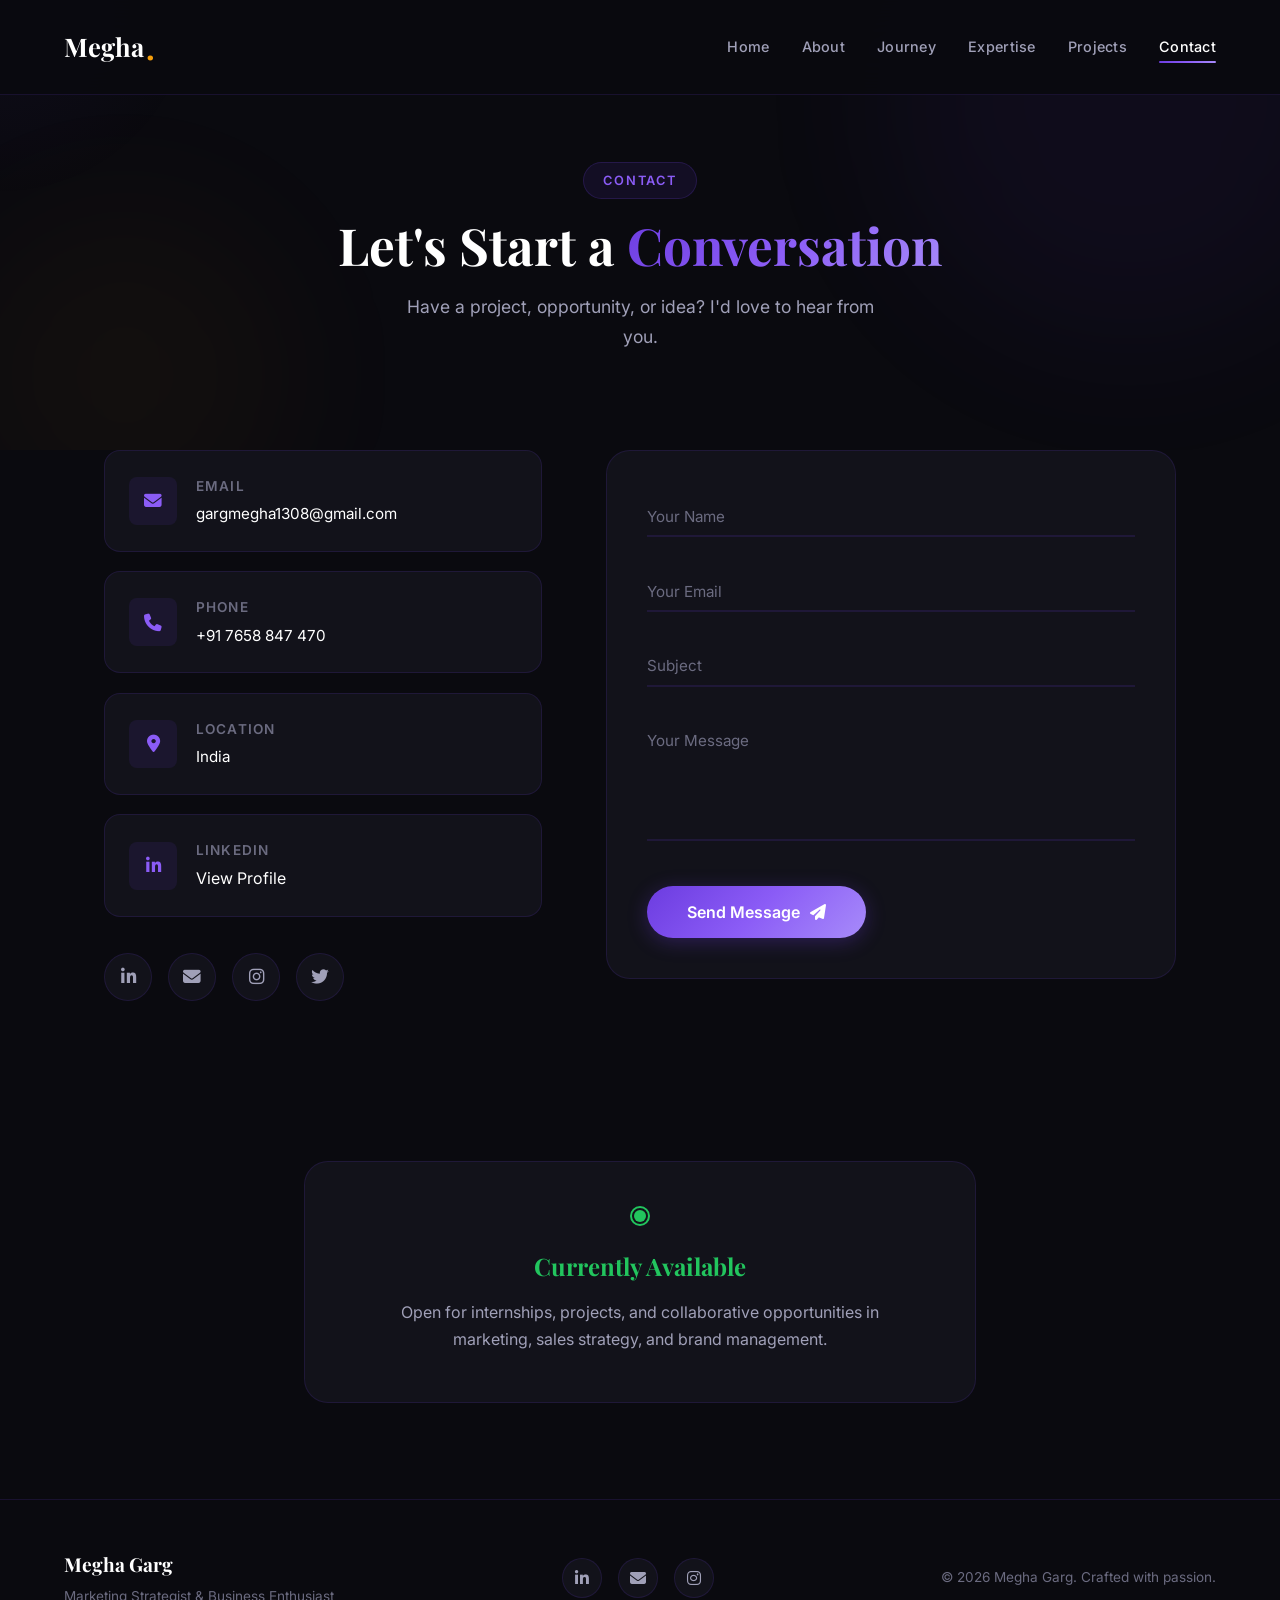
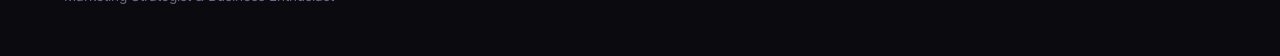
==== commit 6080f80d: "Fix LinkedIn display text on contact page" ====
--- a/contact.html
+++ b/contact.html
@@ -76,7 +76,7 @@
                     <div class="info-icon"><i class="fab fa-linkedin-in"></i></div>
                     <div class="info-text">
                         <h4>LinkedIn</h4>
-                        <p>linkedin.com/in/meghagarg</p>
+                        <a href="https://acesse.one/vwq22kv" target="_blank" rel="noopener noreferrer" style="color:var(--text-primary);">View Profile</a>
                     </div>
                 </div>
 
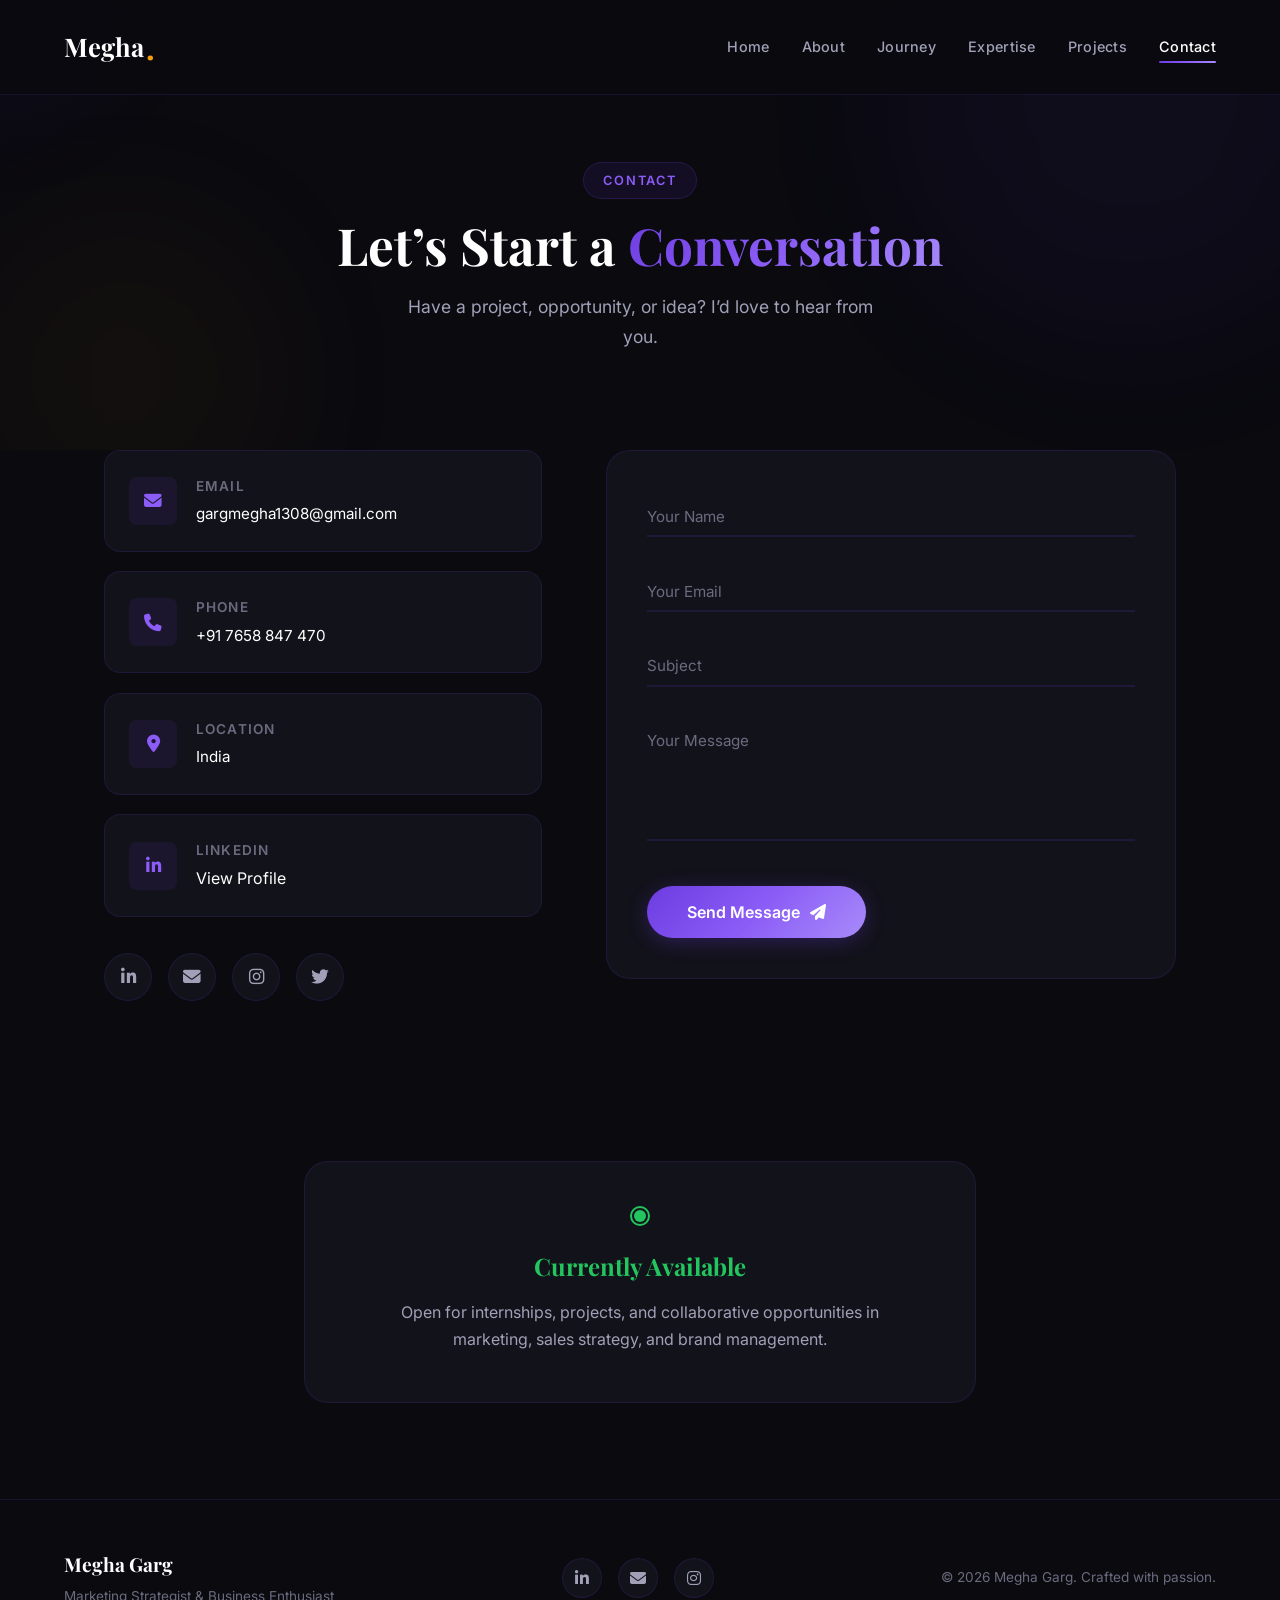
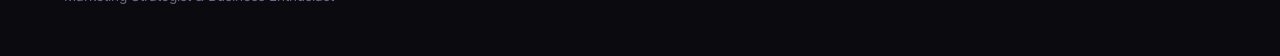
==== commit a49406b8: "Fix encoding - recreate clean HTML files with proper entities" ====
--- a/contact.html
+++ b/contact.html
@@ -3,16 +3,14 @@
 <head>
     <meta charset="UTF-8">
     <meta name="viewport" content="width=device-width, initial-scale=1.0">
-    <title>Contact — Megha Garg</title>
+    <title>Contact - Megha Garg</title>
     <link rel="stylesheet" href="style.css">
     <link href="https://fonts.googleapis.com/css2?family=Playfair+Display:wght@400;500;600;700;800;900&family=Inter:wght@300;400;500;600;700&display=swap" rel="stylesheet">
     <link rel="stylesheet" href="https://cdnjs.cloudflare.com/ajax/libs/font-awesome/6.5.1/css/all.min.css">
 </head>
 <body class="contact-page">
-    <!-- Cursor Glow -->
     <div class="cursor-glow" id="cursorGlow"></div>
 
-    <!-- Navigation -->
     <nav class="navbar navbar-solid" id="navbar">
         <a href="index.html" class="logo">
             <span class="logo-text">Megha</span>
@@ -33,7 +31,6 @@
         </div>
     </nav>
 
-    <!-- Contact Hero -->
     <section class="contact-hero">
         <div class="hero-bg-shapes">
             <div class="shape shape-1"></div>
@@ -41,15 +38,13 @@
         </div>
         <div class="contact-hero-content reveal-up">
             <span class="section-tag">Contact</span>
-            <h1 class="section-title">Let's Start a <span class="highlight">Conversation</span></h1>
-            <p class="contact-subtitle">Have a project, opportunity, or idea? I'd love to hear from you.</p>
+            <h1 class="section-title">Let&rsquo;s Start a <span class="highlight">Conversation</span></h1>
+            <p class="contact-subtitle">Have a project, opportunity, or idea? I&rsquo;d love to hear from you.</p>
         </div>
     </section>
 
-    <!-- Contact Section -->
     <section class="contact-section">
         <div class="contact-grid">
-            <!-- Contact Info Cards -->
             <div class="contact-info reveal-left">
                 <div class="info-card">
                     <div class="info-icon"><i class="fas fa-envelope"></i></div>
@@ -88,7 +83,6 @@
                 </div>
             </div>
 
-            <!-- Contact Form -->
             <div class="contact-form-wrapper reveal-right">
                 <form class="contact-form" id="contactForm">
                     <div class="form-group">
@@ -129,7 +123,6 @@
         </div>
     </section>
 
-    <!-- Map / Extra Section -->
     <section class="contact-extra">
         <div class="extra-content reveal-up">
             <div class="availability-card">
@@ -140,12 +133,11 @@
         </div>
     </section>
 
-    <!-- Footer -->
     <footer class="footer">
         <div class="footer-content">
             <div class="footer-brand">
                 <span class="logo-text">Megha Garg</span>
-                <p>Marketing Strategist & Business Enthusiast</p>
+                <p>Marketing Strategist &amp; Business Enthusiast</p>
             </div>
             <div class="footer-links">
                 <a href="https://acesse.one/vwq22kv" target="_blank" rel="noopener noreferrer"><i class="fab fa-linkedin-in"></i></a>
--- a/style.css
+++ b/style.css
@@ -1,4 +1,4 @@
-:root {
+﻿:root {
     --primary: #6C3CE0;
     --primary-light: #8B5CF6;
     --primary-dark: #5521C4;
@@ -635,7 +635,6 @@
     50% { transform: scale(1.3); opacity: 0.7; }
 }
 
-/* Floating Badges */
 .floating-badge {
     position: absolute;
     display: flex;
@@ -680,7 +679,6 @@
     50% { transform: translateY(-10px); }
 }
 
-/* Scroll Indicator */
 .scroll-indicator {
     position: absolute;
     bottom: 2rem;
@@ -726,7 +724,6 @@
     letter-spacing: 0.15em;
 }
 
-/* ---------- About Section ---------- */
 .about {
     padding: 8rem 5%;
     max-width: 1400px;
@@ -855,7 +852,6 @@
     color: var(--text-muted);
 }
 
-/* ---------- Journey / Timeline ---------- */
 .journey {
     padding: 8rem 5%;
     max-width: 1000px;
@@ -947,7 +943,6 @@
     line-height: 1.7;
 }
 
-/* ---------- Skills Section ---------- */
 .skills {
     padding: 8rem 5%;
     max-width: 1400px;
@@ -1044,7 +1039,6 @@
     transition: width 1.5s cubic-bezier(0.25, 0.46, 0.45, 0.94);
 }
 
-/* Tools Section */
 .tools-section {
     text-align: center;
 }
@@ -1082,7 +1076,6 @@
     transform: translateY(-2px);
 }
 
-/* ---------- Projects Section ---------- */
 .projects {
     padding: 8rem 5%;
     max-width: 1400px;
@@ -1176,7 +1169,6 @@
     border-radius: 50px;
 }
 
-/* ---------- Interests Section ---------- */
 .interests {
     padding: 8rem 5%;
     max-width: 1200px;
@@ -1236,7 +1228,6 @@
     line-height: 1.6;
 }
 
-/* ---------- CTA Section ---------- */
 .cta-section {
     padding: 6rem 5%;
     text-align: center;
@@ -1269,7 +1260,6 @@
     margin: 0 auto 2rem;
 }
 
-/* ---------- Footer ---------- */
 .footer {
     padding: 3rem 5%;
     border-top: 1px solid var(--border-color);
@@ -1327,7 +1317,6 @@
     color: var(--text-muted);
 }
 
-/* ---------- Contact Page Styles ---------- */
 .contact-hero {
     min-height: 50vh;
     display: flex;
@@ -1366,7 +1355,6 @@
     align-items: flex-start;
 }
 
-/* Contact Info */
 .contact-info {
     display: flex;
     flex-direction: column;
@@ -1445,7 +1433,6 @@
     box-shadow: 0 8px 25px rgba(108, 60, 224, 0.4);
 }
 
-/* Contact Form */
 .contact-form-wrapper {
     padding: 2.5rem;
     background: var(--bg-card);
@@ -1547,7 +1534,6 @@
     color: #ef4444;
 }
 
-/* Contact Extra */
 .contact-extra {
     padding: 4rem 5% 6rem;
     max-width: 800px;
@@ -1600,7 +1586,6 @@
     line-height: 1.7;
 }
 
-/* ---------- Animations ---------- */
 .reveal-up {
     opacity: 0;
     transform: translateY(40px);
@@ -1626,7 +1611,6 @@
     transform: translate(0, 0);
 }
 
-/* ---------- Responsive ---------- */
 @media (max-width: 1024px) {
     .hero-content {
         flex-direction: column-reverse;
